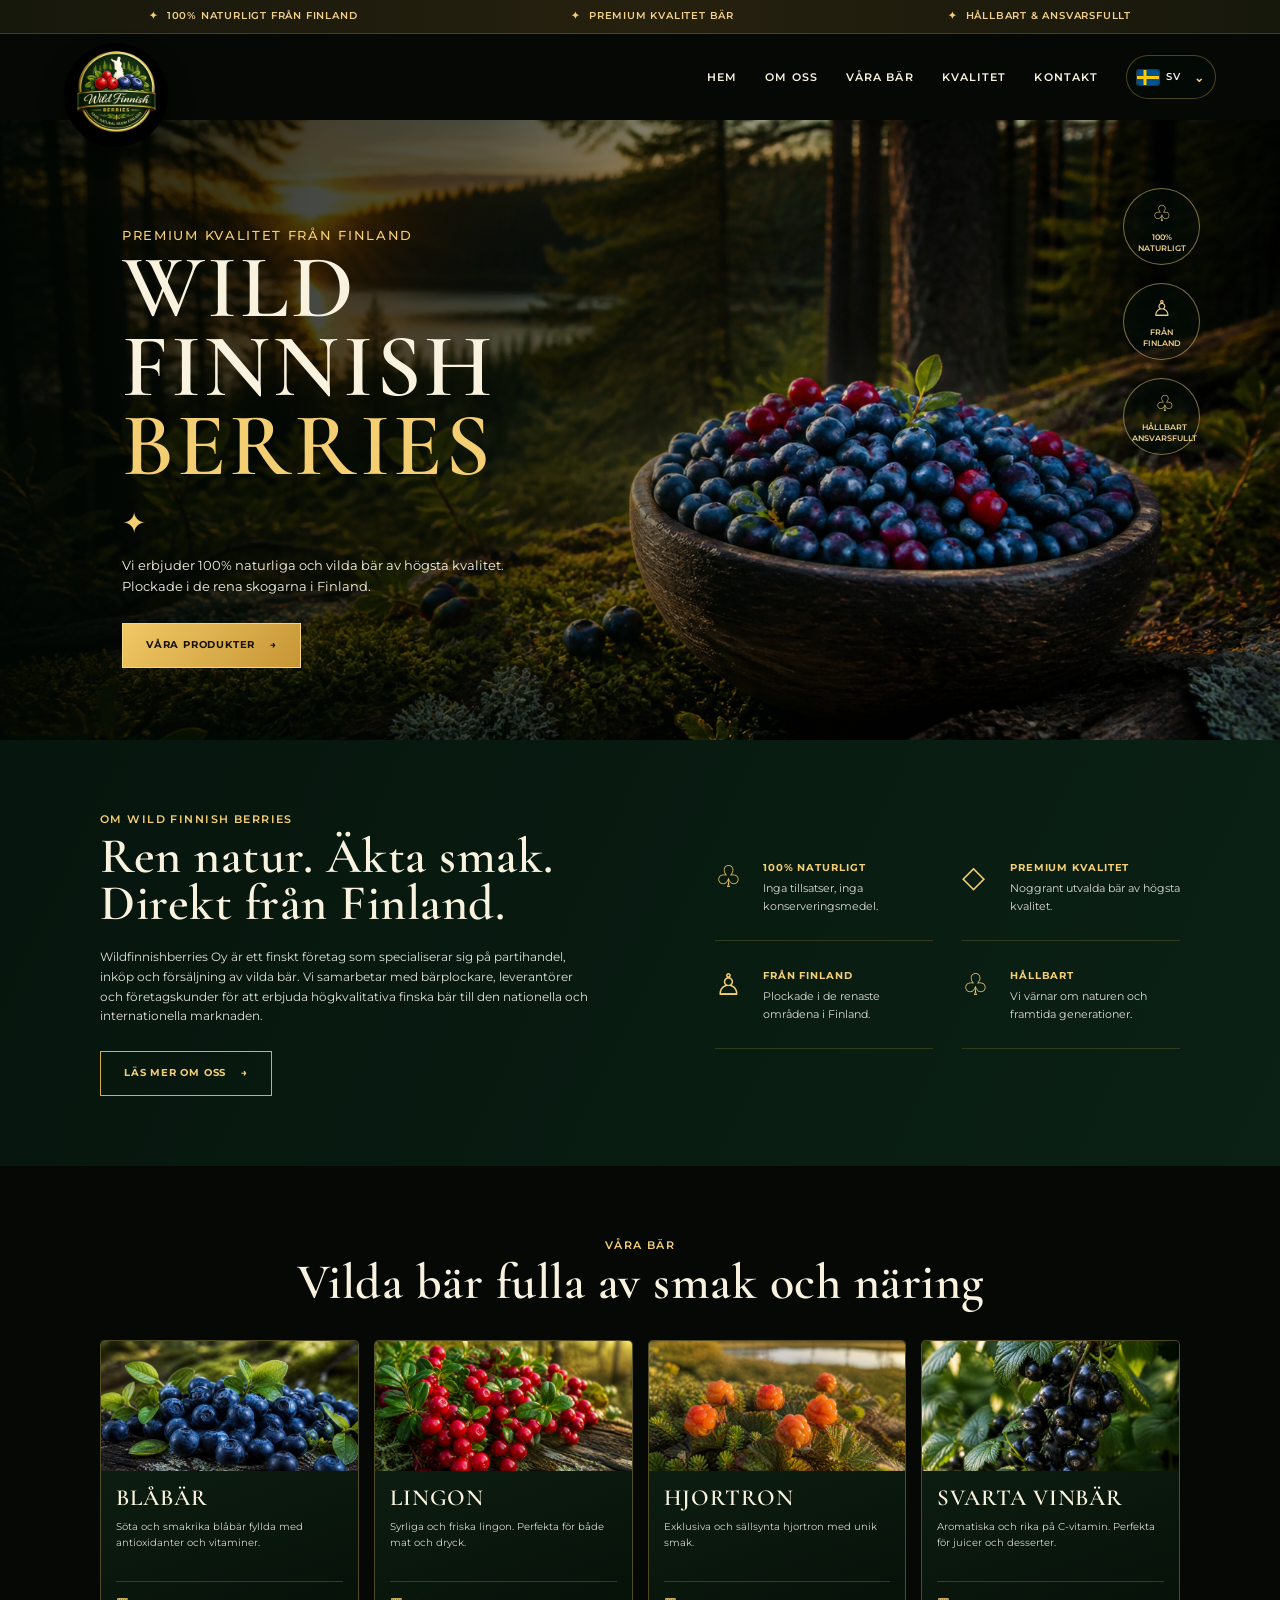
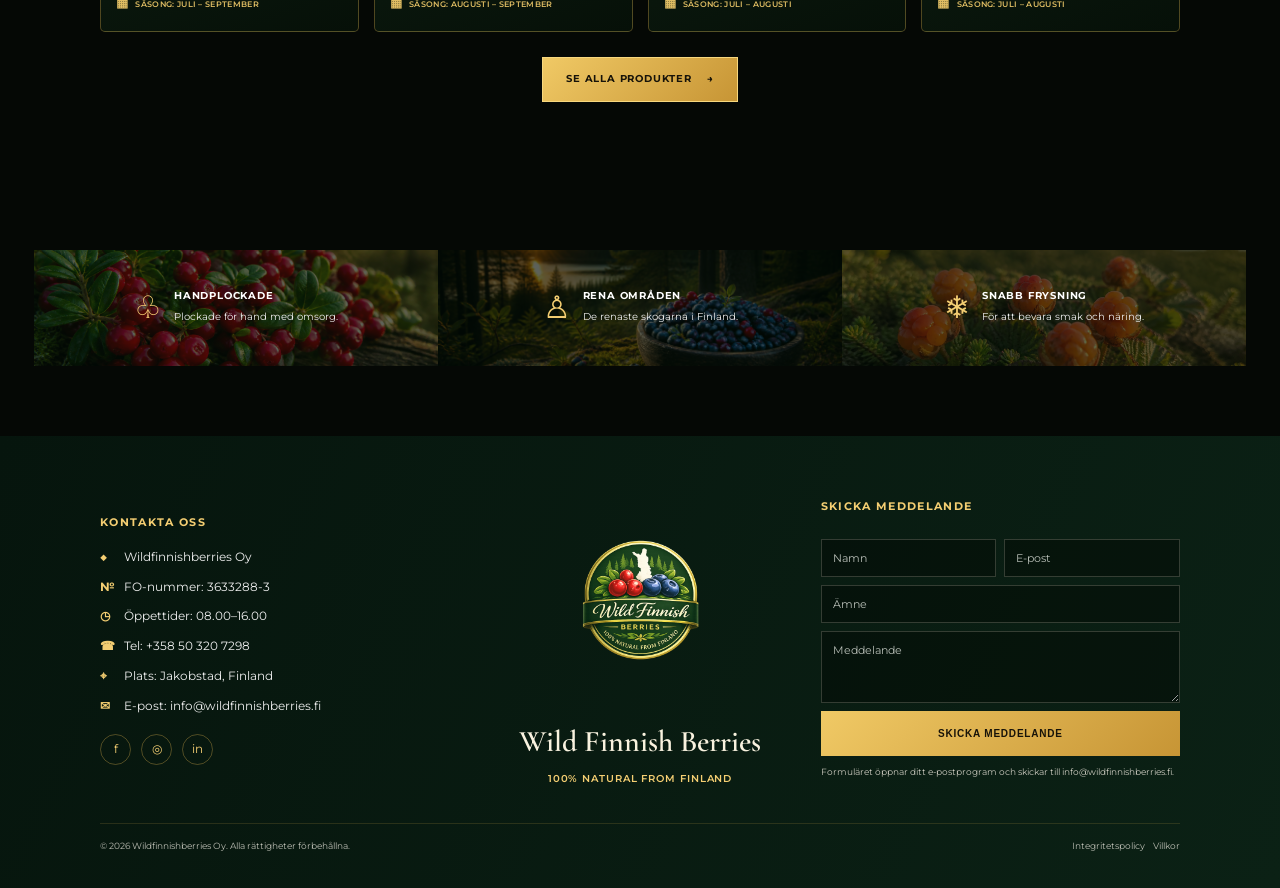
==== index.html @ 0ab93b12 "Add berry website pages with local images and responsive layouts" ====
<!doctype html>
<html lang="sv">

<head>
  <link rel="icon" href="assets/logo.jpeg">
  <meta charset="utf-8">
  <meta name="viewport" content="width=device-width, initial-scale=1">
  <meta name="description"
    content="Wild Finnish Berries – naturliga finska vilda bär för grossister, livsmedelsindustrin och export.">
  <title>Wild Finnish Berries | Naturlig kvalitet från Finland</title>
  <link rel="preconnect" href="https://fonts.googleapis.com">
  <link rel="preconnect" href="https://fonts.gstatic.com" crossorigin>
  <link
    href="https://fonts.googleapis.com/css2?family=Cormorant+Garamond:wght@500;600;700&family=Montserrat:wght@400;500;600;700&display=swap"
    rel="stylesheet">
  <link rel="stylesheet" href="assets/site.css">
</head>

<body>
  <div class="topbar"><span>100% naturligt från Finland</span><span>Premium kvalitet bär</span><span>Hållbart &amp;
      ansvarsfullt</span></div>
  <header class="nav">
    <a class="brand" href="#hem" aria-label="Wild Finnish Berries hem"><img
        src="assets/logo.jpeg" alt="Wild Finnish Berries logotyp"></a>
    <nav class="nav-links" aria-label="Huvudmeny"><a href="#hem">Hem</a><a href="#om-oss">Om oss</a><a
        href="#vara-bar">Våra bär</a><a href="#kvalitet">Kvalitet</a><a href="#kontakt">Kontakt</a>
      <div class="language-picker"><button class="language-trigger" type="button" aria-label="Välj språk"
          aria-expanded="false"><img class="language-flag"
            src="assets/flag-se.png" alt=""><span
            class="language-code">SV</span></button>
        <div class="language-options" role="menu"><button class="language-option" type="button" data-language="sv"
            role="menuitem"><img class="language-flag"
              src="assets/flag-se.png"
              alt=""><span>SV</span></button><button class="language-option" type="button" data-language="fi"
            role="menuitem"><img class="language-flag"
              src="assets/flag-fi.png"
              alt=""><span>FI</span></button><button class="language-option" type="button" data-language="en"
            role="menuitem"><img class="language-flag"
              src="assets/flag-gb.png" alt=""><span>EN</span></button>
        </div>
      </div>
    </nav>
    <button class="mobile-nav" type="button"
      aria-label="Öppna meny" aria-expanded="false" aria-controls="mobile-menu">☰</button>
    <nav id="mobile-menu" class="mobile-menu" aria-label="Mobilmeny"><a href="#hem">Hem</a><a href="#om-oss">Om oss</a><a
        href="#vara-bar">Våra bär</a><a href="#kvalitet">Kvalitet</a><a href="#kontakt">Kontakt</a>
      <div class="language-picker"><button class="language-trigger" type="button" aria-label="Välj språk"
          aria-expanded="false"><img class="language-flag"
            src="assets/flag-se.png" alt=""><span
            class="language-code">SV</span></button>
        <div class="language-options" role="menu"><button class="language-option" type="button" data-language="sv"
            role="menuitem"><img class="language-flag"
              src="assets/flag-se.png"
              alt=""><span>SV</span></button><button class="language-option" type="button" data-language="fi"
            role="menuitem"><img class="language-flag"
              src="assets/flag-fi.png"
              alt=""><span>FI</span></button><button class="language-option" type="button" data-language="en"
            role="menuitem"><img class="language-flag"
              src="assets/flag-gb.png" alt=""><span>EN</span></button>
        </div>
      </div>
    </nav>
  </header>
  <main>
    <section class="hero" id="hem">
      <div class="hero-inner">
        <p class="eyebrow">Premium kvalitet från Finland</p>
        <h1 class="display">Wild Finnish<br><span>Berries</span></h1>
        <div class="ornament">✦</div>
        <p class="hero-copy">Vi erbjuder 100% naturliga och vilda bär av högsta kvalitet. Plockade i de rena skogarna i
          Finland.</p><a class="gold-btn" href="#vara-bar">Våra produkter <span>→</span></a>
        <div class="hero-badges">
          <div class="hero-badge" aria-label="100% naturligt"><b>♧</b><span class="badge-label">100%<br>naturligt</span>
          </div>
          <div class="hero-badge" aria-label="Från Finland"><b>♙</b><span class="badge-label">från<br>Finland</span>
          </div>
          <div class="hero-badge" aria-label="Hållbart och ansvarsfullt"><b>♧</b><span
              class="badge-label">hållbart<br>ansvarsfullt</span></div>
        </div>
      </div>
    </section>
    <section class="intro" id="om-oss">
      <div class="container split">
        <div>
          <p class="kicker">Om Wild Finnish Berries</p>
          <h2 class="h2">Ren natur. Äkta smak.<br>Direkt från Finland.</h2>
          <p class="body-copy">Wildfinnishberries Oy är ett finskt företag som specialiserar sig på partihandel, inköp
            och försäljning av vilda bär. Vi samarbetar med bärplockare, leverantörer och företagskunder för att erbjuda
            högkvalitativa finska bär till den nationella och internationella marknaden.</p><a class="outline-btn"
            href="about.html">Läs mer om oss <span>→</span></a>
        </div>
        <div class="quality-grid" id="kvalitet">
          <article class="quality"><span class="icon">♧</span>
            <h3>100% naturligt</h3>
            <p>Inga tillsatser, inga konserveringsmedel.</p>
          </article>
          <article class="quality"><span class="icon">◇</span>
            <h3>Premium kvalitet</h3>
            <p>Noggrant utvalda bär av högsta kvalitet.</p>
          </article>
          <article class="quality"><span class="icon">♙</span>
            <h3>Från Finland</h3>
            <p>Plockade i de renaste områdena i Finland.</p>
          </article>
          <article class="quality"><span class="icon">♧</span>
            <h3>Hållbart</h3>
            <p>Vi värnar om naturen och framtida generationer.</p>
          </article>
        </div>
      </div>
    </section>
    <section class="products" id="vara-bar">
      <div class="container">
        <p class="kicker">Våra bär</p>
        <h2 class="h2">Vilda bär fulla av smak och näring</h2>
        <div class="product-grid">
          <article class="product"><img src="assets/blueberries.png"
              alt="Finska blåbär">
            <div class="product-info">
              <h3>Blåbär</h3>
              <p>Söta och smakrika blåbär fyllda med antioxidanter och vitaminer.</p>
              <div class="season">Säsong: Juli – September</div>
            </div>
          </article>
          <article class="product"><img src="assets/lingonberries.png"
              alt="Finska lingon">
            <div class="product-info">
              <h3>Lingon</h3>
              <p>Syrliga och friska lingon. Perfekta för både mat och dryck.</p>
              <div class="season">Säsong: Augusti – September</div>
            </div>
          </article>
          <article class="product"><img src="assets/cloudberries.png"
              alt="Finska hjortron">
            <div class="product-info">
              <h3>Hjortron</h3>
              <p>Exklusiva och sällsynta hjortron med unik smak.</p>
              <div class="season">Säsong: Juli – Augusti</div>
            </div>
          </article>
          <article class="product"><img src="assets/blackcurrants.png"
              alt="Finska svarta vinbär">
            <div class="product-info">
              <h3>Svarta vinbär</h3>
              <p>Aromatiska och rika på C-vitamin. Perfekta för juicer och desserter.</p>
              <div class="season">Säsong: Juli – Augusti</div>
            </div>
          </article>
        </div><a class="gold-btn" href="products.html">Se alla produkter <span>→</span></a>
      </div>
    </section>
    <section class="strips" aria-label="Våra löften">
      <div class="strip"><span class="strip-icon">♧</span><span><strong>Handplockade</strong><small>Plockade för hand
            med omsorg.</small></span></div>
      <div class="strip"><span class="strip-icon">♙</span><span><strong>Rena områden</strong><small>De renaste skogarna
            i Finland.</small></span></div>
      <div class="strip"><span class="strip-icon">❄</span><span><strong>Snabb frysning</strong><small>För att bevara
            smak och näring.</small></span></div>
    </section>
  </main>
  <footer class="contact" id="kontakt">
    <div class="container contact-grid">
      <div>
        <h3>Kontakta oss</h3>
        <ul class="contact-list">
          <li class="contact-company"><b>◆</b>Wildfinnishberries Oy</li>
          <li class="contact-business"><b>№</b><span class="contact-label">FO-nummer:</span> 3633288-3</li>
          <li class="contact-hours"><b>◷</b><span class="contact-label">Öppettider:</span> 08.00–16.00</li>
          <li class="contact-phone"><b>☎</b><span class="contact-label">Tel:</span> <a href="tel:+358503207298">+358 50
              320 7298</a></li>
          <li class="contact-location"><b>⌖</b><span class="contact-label">Plats:</span> Jakobstad, Finland</li>
          <li class="contact-email"><b>✉</b><span class="contact-label">E-post:</span> <a
              href="mailto:info@wildfinnishberries.fi">info@wildfinnishberries.fi</a></li>
        </ul>
        <div class="socials" aria-label="Sociala medier"><a href="#kontakt" aria-label="Facebook">f</a><a
            href="#kontakt" aria-label="Instagram">◎</a><a href="#kontakt" aria-label="LinkedIn">in</a></div>
      </div>
      <div class="footer-logo"><img src="assets/logo.jpeg" alt="Wild Finnish Berries" width="1024" height="1536" loading="lazy">
        <strong class="footer-brand-name">Wild Finnish Berries</strong>
        <p>100% natural from Finland</p>
      </div>
      <form class="contact-form" id="contact-form">
        <h3 class="full">Skicka meddelande</h3><input name="name" required placeholder="Namn" aria-label="Namn"><input
          name="email" required type="email" placeholder="E-post" aria-label="E-post"><input class="full" name="subject"
          required placeholder="Ämne" aria-label="Ämne"><textarea name="message" required placeholder="Meddelande"
          aria-label="Meddelande"></textarea><button class="gold-btn" type="submit">Skicka meddelande</button>
        <p class="form-note">Formuläret öppnar ditt e-postprogram och skickar till info@wildfinnishberries.fi.</p>
      </form>
    </div>
    <div class="container copyright"><span>© 2026 Wildfinnishberries Oy. Alla rättigheter
        förbehållna.</span><span>Integritetspolicy &nbsp;&nbsp; Villkor</span></div>
  </footer>
  <script src="assets/site.js" defer></script>
  <script src="assets/details.js" defer></script>
</body>

</html>
---- assets/site.css ----
:root {
      --ink: #050805;
      --forest: #07160e;
      --forest-2: #0c2115;
      --gold: #d7ad4c;
      --gold-light: #f4ce72;
      --cream: #f9f2df;
      --muted: #c9c8bd;
      --line: rgba(215, 173, 76, .35)
    }

    * {
      box-sizing: border-box
    }

    html {
      scroll-behavior: smooth
    }

    body {
      margin: 0;
      background: var(--ink);
      color: var(--cream);
      font-family: Montserrat, Arial, sans-serif;
      font-size: 14px;
      line-height: 1.65
    }

    a {
      color: inherit;
      text-decoration: none
    }

    img {
      display: block;
      max-width: 100%
    }

    .topbar {
      min-height: 34px;
      background: linear-gradient(90deg, #17180c, #26200e, #17180c);
      border-bottom: 1px solid rgba(241, 203, 113, .2);
      color: #f1d18a;
      display: flex;
      justify-content: space-around;
      gap: 18px;
      padding: 8px 4vw;
      font-size: 10px;
      font-weight: 600;
      letter-spacing: .08em;
      text-transform: uppercase
    }

    .topbar span {
      white-space: nowrap
    }

    .topbar span::before {
      content: '✦';
      margin-right: 9px;
      color: var(--gold-light)
    }

    .nav {
      height: 86px;
      display: flex;
      align-items: center;
      gap: 32px;
      max-width: 1220px;
      margin: auto;
      padding: 0 34px;
      position: relative;
      z-index: 3
    }

    .brand {
      width: 104px;
      height: 104px;
      margin-top: 35px;
      flex: 0 0 104px;
      overflow: hidden;
      border-radius: 50%;
      box-shadow: 0 10px 24px rgba(0, 0, 0, .42)
    }

    .brand img {
      width: 100%;
      height: 100%;
      object-fit: cover
    }

    .nav-links {
      display: flex;
      align-items: center;
      gap: 28px;
      margin-left: auto;
      flex-wrap: nowrap;
      white-space: nowrap;
      font-size: 11px;
      font-weight: 600;
      letter-spacing: .1em;
      text-transform: uppercase
    }

    .nav-links a {
      transition: color .2s
    }

    .nav-links a:hover {
      color: var(--gold-light)
    }

    .language-picker {
      position: relative
    }

    .language-trigger {
      display: inline-flex;
      align-items: center;
      justify-content: center;
      gap: 7px;
      min-width: 70px;
      padding: 9px 10px;
      border: 1px solid var(--line);
      border-radius: 22px;
      background: rgba(3, 12, 7, .78);
      color: var(--cream);
      font: 600 10px Montserrat;
      letter-spacing: .06em;
      cursor: pointer
    }

    .language-trigger::after {
      content: '⌄';
      margin-left: 7px;
      color: var(--gold-light);
      font-size: 12px
    }

    .language-flag {
      width: 22px;
      height: 15px;
      flex: 0 0 auto;
      object-fit: cover;
      border-radius: 2px;
      box-shadow: 0 0 0 1px rgba(255, 255, 255, .18)
    }

    .language-code {
      line-height: 1
    }

    .language-options {
      position: absolute;
      top: calc(100% + 7px);
      right: 0;
      z-index: 7;
      display: none;
      min-width: 78px;
      overflow: hidden;
      border: 1px solid var(--line);
      border-radius: 4px;
      background: #07140d;
      box-shadow: 0 12px 24px rgba(0, 0, 0, .4)
    }

    .language-picker.open .language-options {
      display: grid
    }

    .language-option {
      appearance: none;
      display: flex;
      align-items: center;
      gap: 9px;
      width: 100%;
      border: 0;
      border-bottom: 1px solid rgba(215, 173, 76, .16);
      background: transparent;
      color: var(--cream);
      padding: 10px 12px;
      font: 600 10px Montserrat;
      letter-spacing: .08em;
      text-align: left;
      cursor: pointer
    }

    .language-option:last-child {
      border-bottom: 0
    }

    .language-option:hover,
    .language-option[aria-current="true"] {
      background: rgba(215, 173, 76, .14);
      color: var(--gold-light)
    }

    .outline-btn,
    .gold-btn {
      display: inline-flex;
      justify-content: center;
      align-items: center;
      gap: 15px;
      min-height: 45px;
      padding: 0 23px;
      font-size: 10px;
      font-weight: 700;
      letter-spacing: .08em;
      text-transform: uppercase;
      transition: .2s
    }

    .outline-btn {
      border: 1px solid var(--gold);
      color: var(--gold-light)
    }

    .outline-btn:hover {
      background: var(--gold);
      color: #15130a
    }

    .gold-btn {
      background: linear-gradient(135deg, #f0c965, #c79535);
      color: #171309;
      border: 1px solid #f7d77e
    }

    .gold-btn:hover {
      filter: brightness(1.1);
      transform: translateY(-1px)
    }

    .hero {
      min-height: 520px;
      position: relative;
      background: linear-gradient(90deg, rgba(1, 7, 3, .86) 0%, rgba(1, 7, 3, .65) 38%, rgba(1, 7, 3, .1) 70%), url('hero-finnish-berries.png') center/cover no-repeat
    }

    .hero-inner {
      max-width: 1220px;
      min-height: 520px;
      margin: auto;
      padding: 105px 92px 72px;
      position: relative
    }

    .eyebrow {
      color: var(--gold-light);
      font-size: 13px;
      letter-spacing: .13em;
      text-transform: uppercase;
      font-weight: 500;
      margin: 0 0 3px
    }

    .display {
      font-family: 'Cormorant Garamond', Georgia, serif;
      font-weight: 600;
      letter-spacing: .035em;
      line-height: .88;
      margin: 0;
      max-width: 550px;
      font-size: clamp(64px, 7vw, 104px);
      text-transform: uppercase
    }

    .display span {
      color: var(--gold-light)
    }

    .ornament {
      color: var(--gold-light);
      font-size: 29px;
      line-height: 1;
      margin: 22px 0 18px;
      letter-spacing: 7px
    }

    .hero-copy {
      max-width: 420px;
      color: #f5f1e6;
      font-size: 13px;
      margin: 0 0 25px
    }

    .hero-badges {
      position: absolute;
      right: 50px;
      top: 68px;
      display: grid;
      gap: 18px
    }

    .hero-badge {
      width: 77px;
      height: 77px;
      border: 1px solid rgba(243, 210, 128, .5);
      border-radius: 50%;
      background: rgba(4, 14, 8, .55);
      display: grid;
      place-items: center;
      text-align: center;
      padding: 8px;
      color: #f1d18a;
      font-size: 8px;
      font-weight: 600;
      line-height: 1.35;
      text-transform: uppercase
    }

    .hero-badge b {
      font-size: 22px;
      display: block;
      font-weight: 400
    }

    section {
      padding: 70px 34px
    }

    section.hero {
      padding: 0
    }

    .container {
      max-width: 1080px;
      margin: auto
    }

    .intro {
      background: linear-gradient(115deg, #06150d, #0b2115)
    }

    .split {
      display: grid;
      grid-template-columns: 1.15fr 1fr;
      gap: 80px;
      align-items: center
    }

    .kicker {
      color: var(--gold-light);
      font-size: 11px;
      letter-spacing: .13em;
      text-transform: uppercase;
      margin: 0 0 5px;
      font-weight: 600
    }

    .h2 {
      font: 600 clamp(37px, 4vw, 50px)/.95 'Cormorant Garamond', Georgia, serif;
      letter-spacing: .01em;
      margin: 0 0 19px
    }

    .body-copy {
      color: #e1e0d7;
      font-size: 12px;
      max-width: 490px;
      margin: 0 0 25px
    }

    .quality-grid {
      display: grid;
      grid-template-columns: 1fr 1fr;
      gap: 24px 29px
    }

    .quality {
      min-height: 84px;
      border-bottom: 1px solid rgba(215, 173, 76, .2);
      padding: 3px 0 17px 48px;
      position: relative
    }

    .quality .icon {
      position: absolute;
      left: 0;
      top: 2px;
      color: var(--gold-light);
      font: 30px Georgia
    }

    .quality h3 {
      font-size: 10px;
      color: var(--gold-light);
      letter-spacing: .09em;
      text-transform: uppercase;
      margin: 0 0 4px
    }

    .quality p {
      font-size: 11px;
      line-height: 1.55;
      color: #dddcd2;
      margin: 0
    }

    .products {
      background: #050805;
      text-align: center;
      padding-bottom: 78px
    }

    .products .h2 {
      margin-bottom: 33px
    }

    .product-grid {
      display: grid;
      grid-template-columns: repeat(4, 1fr);
      gap: 15px;
      text-align: left
    }

    .product {
      overflow: hidden;
      border: 1px solid var(--line);
      border-radius: 5px;
      background: linear-gradient(160deg, #102315, #061008);
      transition: transform .25s, border-color .25s
    }

    .product:hover {
      transform: translateY(-5px);
      border-color: var(--gold-light)
    }

    .product img {
      width: 100%;
      height: 130px;
      object-fit: cover
    }

    .product-info {
      padding: 14px 15px 17px
    }

    .product h3 {
      font: 600 23px/1 'Cormorant Garamond', Georgia, serif;
      letter-spacing: .04em;
      margin: 0 0 8px;
      text-transform: uppercase
    }

    .product p {
      color: #d5d5cb;
      font-size: 10px;
      line-height: 1.6;
      margin: 0 0 14px;
      min-height: 48px
    }

    .season {
      border-top: 1px solid rgba(215, 173, 76, .25);
      padding-top: 10px;
      color: #dfbd63;
      font-size: 8px;
      font-weight: 600;
      letter-spacing: .04em;
      text-transform: uppercase
    }

    .season::before {
      content: '▦';
      font-size: 13px;
      margin-right: 7px
    }

    .products .gold-btn {
      margin-top: 25px
    }

    .strips {
      display: grid;
      grid-template-columns: repeat(3, 1fr);
      min-height: 116px
    }

    .strip {
      position: relative;
      display: flex;
      align-items: center;
      justify-content: center;
      gap: 12px;
      text-align: left;
      background-position: center;
      background-size: cover;
      min-height: 116px;
      overflow: hidden
    }

    .strip::before {
      content: '';
      position: absolute;
      inset: 0;
      background: rgba(2, 14, 7, .63)
    }

    .strip:nth-child(1) {
      background-image: url('lingonberries.png')
    }

    .strip:nth-child(2) {
      background-image: url('hero-finnish-berries.png')
    }

    .strip:nth-child(3) {
      background-image: url('cloudberries.png')
    }

    .strip>* {
      position: relative
    }

    .strip-icon {
      font: 31px Georgia;
      color: var(--gold-light)
    }

    .strip strong {
      display: block;
      font-size: 10px;
      letter-spacing: .08em;
      text-transform: uppercase;
      color: #fff
    }

    .strip small {
      font-size: 10px;
      color: #eee
    }

    .contact {
      background: linear-gradient(115deg, #06150d, #0b2115);
      padding-top: 54px;
      padding-bottom: 35px
    }

    .contact-grid {
      display: grid;
      grid-template-columns: 1fr .75fr 1fr;
      gap: 46px;
      align-items: center
    }

    .contact h3 {
      color: var(--gold-light);
      font-size: 11px;
      letter-spacing: .12em;
      text-transform: uppercase;
      margin: 0 0 16px
    }

    .contact-list {
      list-style: none;
      padding: 0;
      margin: 0
    }

    .contact-list li {
      color: #eee;
      font-size: 12px;
      margin: 10px 0;
      word-break: break-word
    }

    .contact-list b {
      color: var(--gold-light);
      display: inline-block;
      width: 24px
    }

    .socials {
      display: flex;
      gap: 10px;
      margin-top: 18px
    }

    .socials a {
      width: 31px;
      height: 31px;
      border: 1px solid var(--line);
      border-radius: 50%;
      display: grid;
      place-items: center;
      color: var(--gold-light);
      font-size: 12px
    }

    .footer-logo {
      text-align: center
    }

    .footer-logo img {
      width: 150px;
      height: 150px;
      object-fit: cover;
      border-radius: 50%;
      margin: 0 auto 5px
    }

    .footer-logo p {
      color: var(--gold-light);
      font-size: 10px;
      font-weight: 600;
      letter-spacing: .09em;
      margin: 0;
      text-transform: uppercase
    }

    .contact-form {
      display: grid;
      grid-template-columns: 1fr 1fr;
      gap: 8px
    }

    .contact-form input,
    .contact-form textarea {
      width: 100%;
      border: 1px solid rgba(239, 231, 207, .2);
      background: rgba(1, 8, 4, .45);
      color: #fff;
      font: 11px Montserrat;
      padding: 11px;
      outline: none
    }

    .contact-form input:focus,
    .contact-form textarea:focus {
      border-color: var(--gold)
    }

    .contact-form textarea {
      min-height: 72px;
      grid-column: 1/-1;
      resize: vertical
    }

    .contact-form button {
      grid-column: 1/-1;
      border: 0;
      cursor: pointer
    }

    .contact-form .full {
      grid-column: 1/-1
    }

    .form-note {
      grid-column: 1/-1;
      font-size: 9px;
      color: #c9c8bd;
      margin: 1px 0 0
    }

    .copyright {
      max-width: 1080px;
      margin: 35px auto 0;
      padding-top: 15px;
      border-top: 1px solid rgba(215, 173, 76, .16);
      display: flex;
      justify-content: space-between;
      gap: 20px;
      color: #babcb2;
      font-size: 9px
    }

    .mobile-nav {
      display: none
    }

    .mobile-menu {
      display: none
    }

    @media(max-width:1100px) {
      .nav {
        height: 68px;
        padding: 0 20px
      }

      .brand {
        width: 76px;
        height: 76px;
        flex-basis: 76px;
        margin-top: 24px
      }

      .nav-links,
      .nav>.outline-btn {
        display: none
      }

      .mobile-nav {
        display: block;
        margin-left: auto;
        background: transparent;
        border: 0;
        color: var(--gold-light);
        font-size: 22px;
        padding: 8px
      }

      .mobile-menu {
        position: absolute;
        left: 0;
        right: 0;
        top: 68px;
        background: #07140d;
        border-top: 1px solid var(--line);
        padding: 18px 24px;
        z-index: 4
      }

      .mobile-menu.open {
        display: grid;
        gap: 15px
      }

      .mobile-menu a {
        font-size: 11px;
        letter-spacing: .1em;
        text-transform: uppercase
      }

      .mobile-menu .language-picker {
        width: max-content;
        justify-self: start
      }

      .mobile-menu .language-options {
        position: static;
        right: auto;
        left: auto;
        margin-top: 7px
      }
    }

    @media(max-width:820px) {
      .topbar {
        justify-content: center;
        overflow: hidden
      }

      .topbar span:not(:first-child) {
        display: none
      }

      .nav {
        height: 68px;
        padding: 0 20px
      }

      .brand {
        width: 76px;
        height: 76px;
        flex-basis: 76px;
        margin-top: 24px
      }

      .nav-links,
      .nav>.outline-btn {
        display: none
      }

      .mobile-nav {
        display: block;
        margin-left: auto;
        background: transparent;
        border: 0;
        color: var(--gold-light);
        font-size: 22px;
        padding: 8px
      }

      .mobile-menu {
        display: none;
        position: absolute;
        left: 0;
        right: 0;
        top: 68px;
        background: #07140d;
        border-top: 1px solid var(--line);
        padding: 18px 24px;
        z-index: 4
      }

      .mobile-menu.open {
        display: grid;
        gap: 15px
      }

      .mobile-menu a {
        font-size: 11px;
        letter-spacing: .1em;
        text-transform: uppercase
      }

      .mobile-menu .language-picker {
        width: max-content;
        justify-self: start
      }

      .mobile-menu .language-options {
        right: auto;
        left: 0
      }

      section {
        padding: 55px 22px
      }

      .split,
      .contact-grid {
        grid-template-columns: 1fr;
        gap: 36px
      }

      .quality-grid {
        gap: 13px 18px
      }

      .products .h2 {
        margin-bottom: 25px
      }

      .product-grid {
        grid-template-columns: 1fr 1fr;
        gap: 11px
      }

      .product img {
        height: 118px
      }

      .product-info {
        padding: 12px
      }

      .product h3 {
        font-size: 20px
      }

      .product p {
        font-size: 9px;
        min-height: 57px
      }

      .strips {
        grid-template-columns: 1fr
      }

      .strip {
        min-height: 98px
      }

      .footer-logo {
        order: -1
      }

      .contact-grid {
        gap: 30px
      }

      .footer-logo img {
        width: 130px;
        height: 130px
      }

      .copyright {
        margin-top: 26px;
        display: block;
        line-height: 2
      }

      .copyright span {
        display: block
      }

      .contact-form {
        grid-template-columns: 1fr
      }

      .contact-form input {
        grid-column: 1/-1
      }
    }

    /* Tablet: giữ nhịp vertical như bản desktop để không tranh vùng với CTA. */
    @media (min-width:768px) and (max-width:820px) {
      .hero-badges {
        right: 28px;
        top: 58px;
        gap: 14px
      }

      .hero-badge {
        width: 70px;
        height: 70px;
        padding: 6px;
        font-size: 7px
      }

      .hero-badge b {
        font-size: 19px
      }
    }

    /* Mobile: badge luôn là 3 ô tròn cùng một lưới co giãn, không có kích thước cố định theo từng máy. */
    @media (max-width:767px) {
      .hero {
        min-height: 590px;
        background-position: 61% center
      }

      .hero-inner {
        min-height: 590px;
        padding: 110px 26px 45px;
        background: linear-gradient(90deg, rgba(1, 7, 3, .85), rgba(1, 7, 3, .25))
      }

      .display {
        font-size: clamp(57px, 16vw, 82px);
        max-width: 370px
      }

      .hero-copy {
        font-size: 12px;
        max-width: 315px
      }

      .hero-badges {
        position: static;
        display: grid;
        grid-template-columns: repeat(3, minmax(0, 1fr));
        width: min(100%, 260px);
        gap: 7px;
        margin-top: 26px
      }

      .hero-badge {
        width: 100%;
        height: auto;
        aspect-ratio: 1;
        padding: clamp(3px, 1vw, 6px);
        font-size: clamp(5.8px, 1.45vw, 7px);
        line-height: 1.2;
        overflow-wrap: anywhere
      }

      .hero-badge b {
        font-size: clamp(14px, 4vw, 17px)
      }
    }

    @media (max-width:359px) {
      .hero-badge {
        place-content: center;
        padding: 0
      }

      .hero-badge b {
        font-size: 20px
      }

      .badge-label {
        display: none
      }
    }

    /* Shared refinements preserve the existing brand and layout.
       DESIGN_VARIANCE: 4; MOTION_INTENSITY: 2; VISUAL_DENSITY: 4. */
    .contact { padding-inline: 34px; }
    .contact-grid { grid-template-columns: minmax(0, 1fr) minmax(0, .75fr) minmax(0, 1fr); }
    .contact-grid > *, .split > *, .product-grid > * { min-width: 0; }
    .footer-logo img { width: min(100%, 210px); height: 230px; object-fit: contain; border-radius: 0; mix-blend-mode: screen; }
    .footer-brand-name { display: block; font: 600 clamp(24px, 2.4vw, 30px)/1.15 'Cormorant Garamond', Georgia, serif; margin: 0 0 12px; }
    .product h3 { overflow-wrap: anywhere; line-height: 1.15; }
    a:focus-visible, button:focus-visible { outline: 2px solid var(--gold-light); outline-offset: 5px; }
    .language-trigger, .language-option, .mobile-nav { min-height: 44px; }
    .detail-heading { background: var(--forest); padding-top: 75px; }
    .detail-heading .container { max-width: 1080px; }
    .back-link { display: inline-block; color: var(--gold-light); font-size: 12px; margin-bottom: 30px; padding-block: 8px; }
    .detail-title { font: 600 clamp(45px, 6vw, 74px)/1.05 'Cormorant Garamond', Georgia, serif; margin: 0 0 20px; max-width: 800px; }
    .detail-lead { color: var(--muted); max-width: 700px; font-size: 15px; margin-bottom: 0; }
    .about-story { display: grid; grid-template-columns: 1fr 1fr; gap: 64px; align-items: center; }
    .about-story img { width: 100%; height: auto; aspect-ratio: 1.1; object-fit: cover; border-radius: 5px; }
    .contact-form input::placeholder, .contact-form textarea::placeholder { color: #b8beb7; opacity: 1; }
    .detail-copy { color: var(--muted); font-size: 14px; }
    .detail-copy h2 { color: var(--cream); }
    .business-facts { display: grid; grid-template-columns: repeat(3, minmax(0, 1fr)); gap: 32px; border-top: 1px solid var(--line); padding-top: 28px; margin-top: 45px; }
    .business-facts dt { color: var(--gold-light); font-size: 12px; margin-bottom: 8px; }
    .business-facts dd { margin: 0; font-size: 14px; overflow-wrap: anywhere; }
    .detail-quality { background: var(--forest); }
    .detail-quality .quality-grid { margin-top: 32px; gap: 30px 48px; }
    .detail-quality .quality h3 { font-size: 12px; }
    .detail-quality .quality p { font-size: 13px; }
    .detail-cta { margin-top: 30px; }
    .catalogue-grid { display: grid; grid-template-columns: repeat(2, minmax(0, 1fr)); gap: 30px; }
    .catalogue-grid .product { display: flex; flex-direction: column; }
    .catalogue-grid .product img { height: auto; aspect-ratio: 1.75; }
    .catalogue-grid .product-info { padding: 26px; display: flex; flex-direction: column; flex: 1; }
    .catalogue-grid .product h3 { font-size: 32px; }
    .catalogue-grid .product p { font-size: 14px; min-height: 0; }
    .catalogue-grid .season { font-size: 10px; margin-top: auto; }
    .catalogue-grid .product .outline-btn { align-self: start; margin-top: 20px; }
    .product-use { color: var(--muted); font-size: 13px; margin: 0 0 22px; }
    .product-use dt { color: var(--gold-light); font-weight: 600; margin-bottom: 5px; }
    .product-use dd { margin: 0; }
    .catalogue-note { margin-top: 40px; padding-top: 28px; border-top: 1px solid var(--line); max-width: 740px; }
    @media (max-width: 820px) {
      .contact { padding-inline: 22px; }
      .contact-grid, .about-story { grid-template-columns: 1fr; gap: 32px; }
      .footer-logo img { width: 185px; height: 210px; }
      .footer-brand-name { font-size: 30px; }
      .footer-logo { padding-bottom: 12px; }
      .business-facts { gap: 20px; }
      .product p { font-size: 12px; }
      .detail-title { font-size: clamp(40px, 8vw, 62px); }
    }
    @media (max-width: 600px) {
      .detail-heading { padding-top: 40px; }
      .catalogue-grid, .business-facts { grid-template-columns: 1fr; }
      .catalogue-grid .product-info { padding: 22px; }
      .quality-grid { grid-template-columns: 1fr; }
      .product-grid { grid-template-columns: 1fr; gap: 20px; }
      .product img { height: auto; aspect-ratio: 1.75; }
      .product-info { padding: 20px; }
      .product h3 { font-size: 28px; }
      .product p { font-size: 13px; min-height: 0; }
      .season { font-size: 10px; }
      .detail-lead, .detail-copy { font-size: 14px; }
      .contact-form input, .contact-form textarea { font-size: 16px; }
      .contact-list li { font-size: 13px; }
    }
    @media (prefers-reduced-motion: reduce) {
      html { scroll-behavior: auto; }
      *, *::before, *::after { transition: none !important; animation: none !important; }
    }
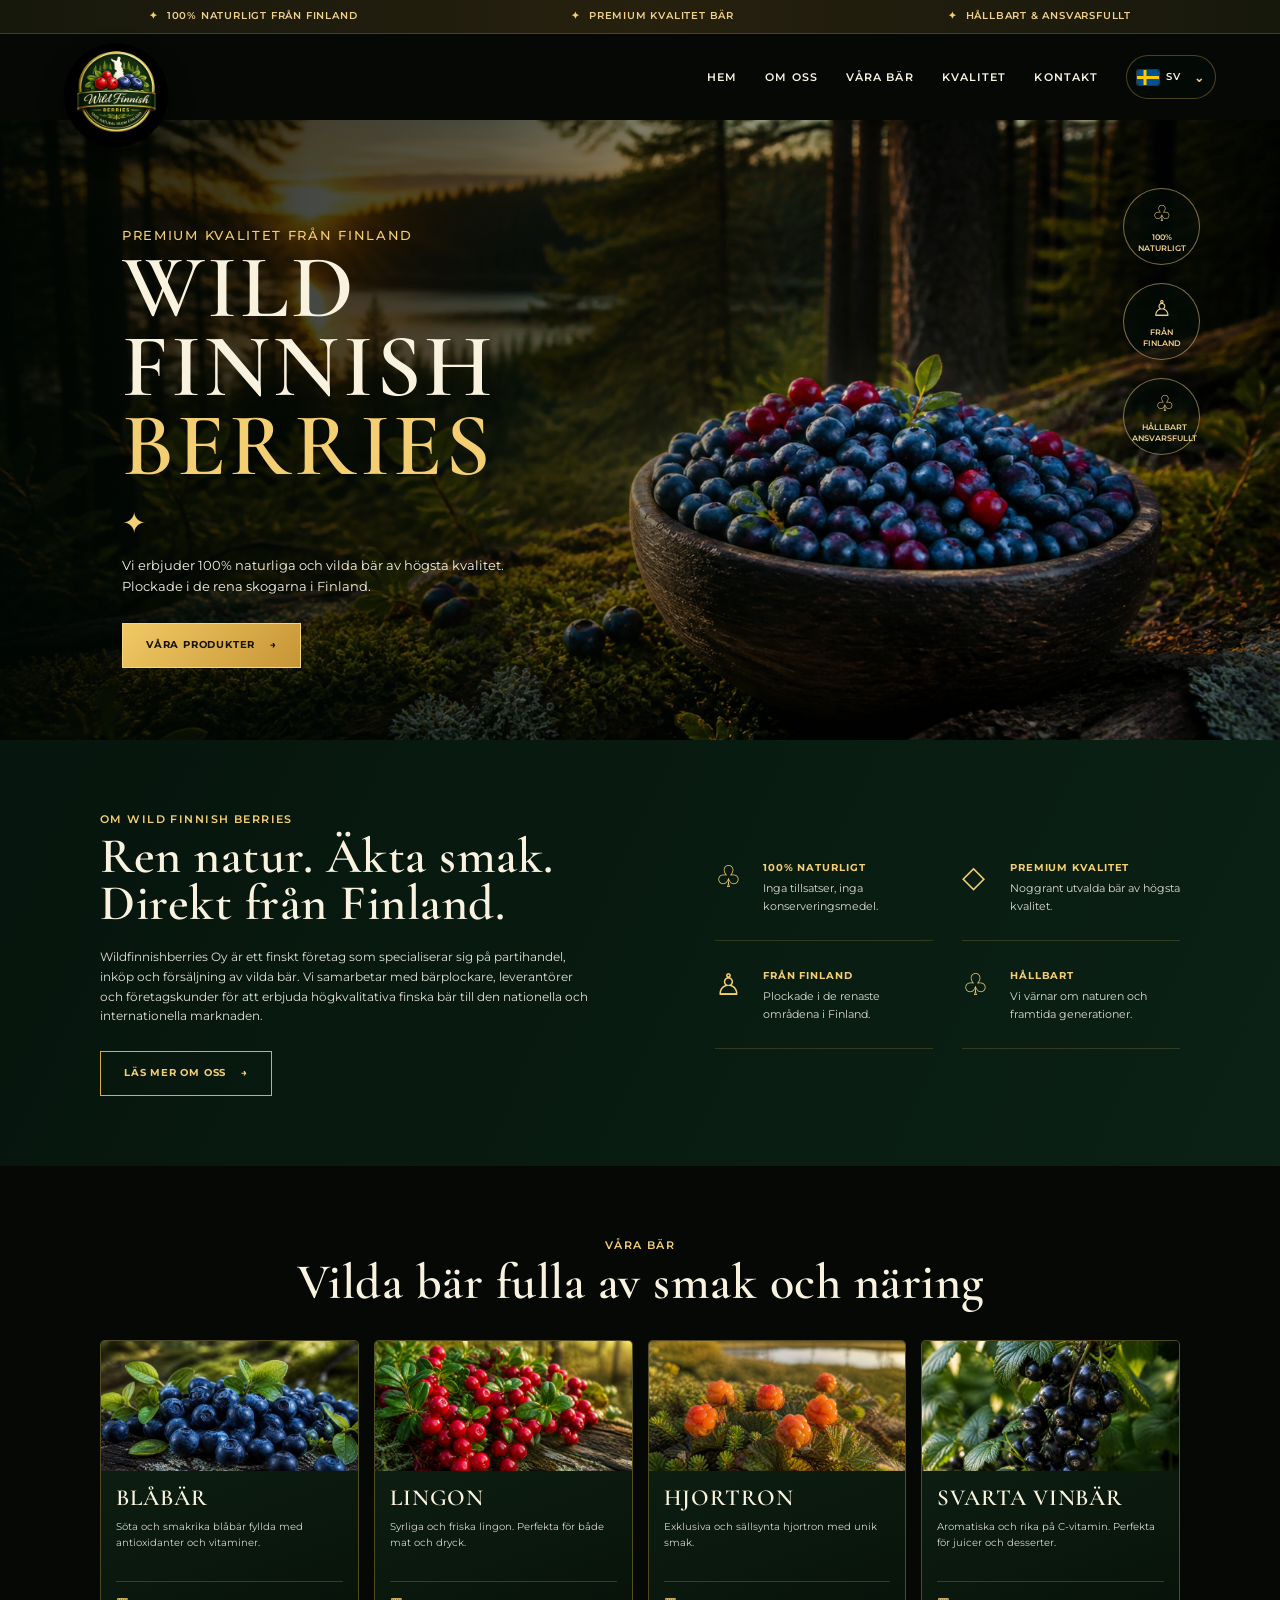
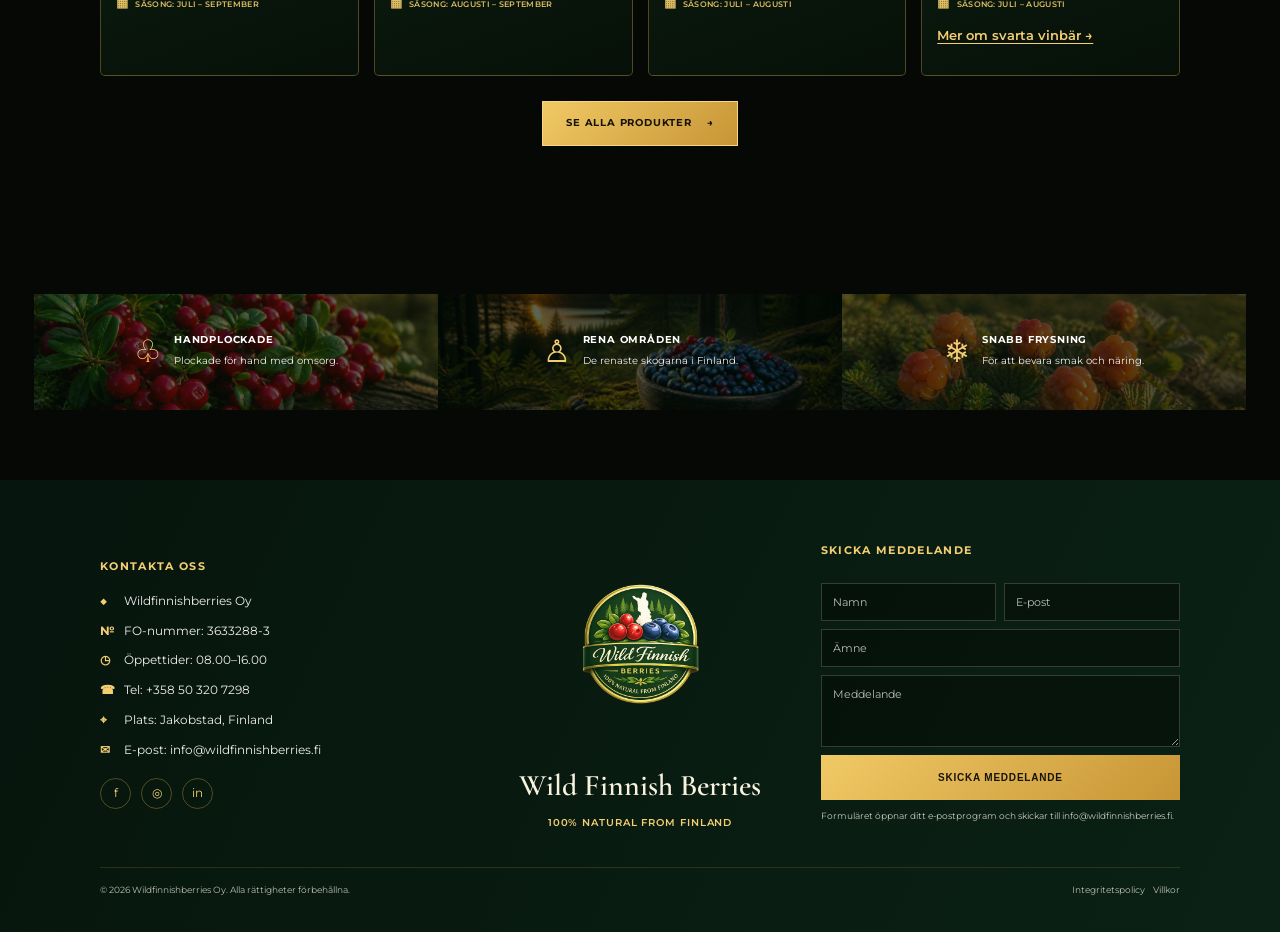
==== commit e0373dd3: "Add Finnish blackcurrant product details" ====
--- a/index.html
+++ b/index.html
@@ -144,6 +144,7 @@
               <h3>Svarta vinbär</h3>
               <p>Aromatiska och rika på C-vitamin. Perfekta för juicer och desserter.</p>
               <div class="season">Säsong: Juli – Augusti</div>
+              <a class="product-detail-link" href="products.html#svarta-vinbar">Mer om svarta vinbär →</a>
             </div>
           </article>
         </div><a class="gold-btn" href="products.html">Se alla produkter <span>→</span></a>
--- a/assets/site.css
+++ b/assets/site.css
@@ -1009,6 +1009,81 @@
     .product-use { color: var(--muted); font-size: 13px; margin: 0 0 22px; }
     .product-use dt { color: var(--gold-light); font-weight: 600; margin-bottom: 5px; }
     .product-use dd { margin: 0; }
+
+    .product-detail-link {
+      display: inline-flex;
+      align-items: center;
+      align-self: start;
+      min-height: 44px;
+      color: var(--gold-light);
+      font-size: 13px;
+      font-weight: 600;
+      text-decoration: underline;
+      text-underline-offset: .2em;
+    }
+
+    .catalogue-grid .product-detail-link { margin: -12px 0 8px; }
+
+    .berry-details {
+      margin-top: 40px;
+      padding: clamp(16px, 4vw, 40px);
+      border: 1px solid var(--line);
+      border-radius: 5px;
+      background: var(--forest);
+      scroll-margin-top: 20px;
+      overflow-wrap: anywhere;
+    }
+
+    .berry-details .h2 { line-height: 1.08; margin-bottom: 28px; }
+
+    .berry-details-grid {
+      display: grid;
+      grid-template-columns: minmax(0, 1.2fr) minmax(0, 1fr);
+      grid-template-areas: "description nutrition" "facts nutrition";
+      grid-template-rows: auto 1fr;
+      gap: 24px clamp(24px, 4vw, 44px);
+      align-items: start;
+    }
+
+    .berry-description { grid-area: description; }
+    .berry-nutrition { grid-area: nutrition; }
+    .berry-facts { grid-area: facts; }
+    .berry-details h3, .berry-nutrition caption {
+      color: var(--cream);
+      font: 600 25px/1.15 'Cormorant Garamond', Georgia, serif;
+      margin: 0 0 12px;
+    }
+
+    .berry-details p, .berry-details ul, .berry-details dl { margin: 0 0 12px; }
+    .berry-description p:last-child, .berry-facts p:last-child { margin-bottom: 0; }
+    .berry-details ul { padding-inline-start: 20px; }
+    .berry-details li + li { margin-top: 4px; }
+    .berry-facts h3:not(:first-child) { margin-top: 24px; }
+
+    .berry-facts dl > div {
+      display: grid;
+      grid-template-columns: minmax(0, 1fr) minmax(0, 1.35fr);
+      gap: 12px;
+      padding: 8px 0;
+      border-bottom: 1px solid var(--line);
+    }
+
+    .berry-facts dt { color: var(--cream); font-weight: 600; }
+    .berry-facts dd { margin: 0; }
+
+    .berry-nutrition table { width: 100%; border-collapse: collapse; }
+    .berry-nutrition caption { text-align: left; margin: 0; padding-bottom: 12px; }
+    .berry-nutrition th, .berry-nutrition td {
+      padding: 8px 10px;
+      border-bottom: 1px solid var(--line);
+      text-align: left;
+    }
+
+    .berry-nutrition thead { background: var(--forest-2); color: var(--gold-light); }
+    .berry-nutrition tbody th { font-weight: 500; }
+    .berry-nutrition tr > :last-child { text-align: right; }
+    .berry-nutrition td { white-space: nowrap; font-variant-numeric: tabular-nums; }
+
     .catalogue-note { margin-top: 40px; padding-top: 28px; border-top: 1px solid var(--line); max-width: 740px; }
     @media (max-width: 820px) {
       .contact { padding-inline: 22px; }
@@ -1023,6 +1098,13 @@
     @media (max-width: 600px) {
       .detail-heading { padding-top: 40px; }
       .catalogue-grid, .business-facts { grid-template-columns: 1fr; }
+      .berry-details-grid {
+        grid-template-columns: minmax(0, 1fr);
+        grid-template-areas: "description" "nutrition" "facts";
+        grid-template-rows: auto;
+      }
+      .berry-details .h2 { font-size: clamp(28px, 7vw, 38px); }
+      .berry-nutrition th, .berry-nutrition td { padding-inline: 8px; }
       .catalogue-grid .product-info { padding: 22px; }
       .quality-grid { grid-template-columns: 1fr; }
       .product-grid { grid-template-columns: 1fr; gap: 20px; }
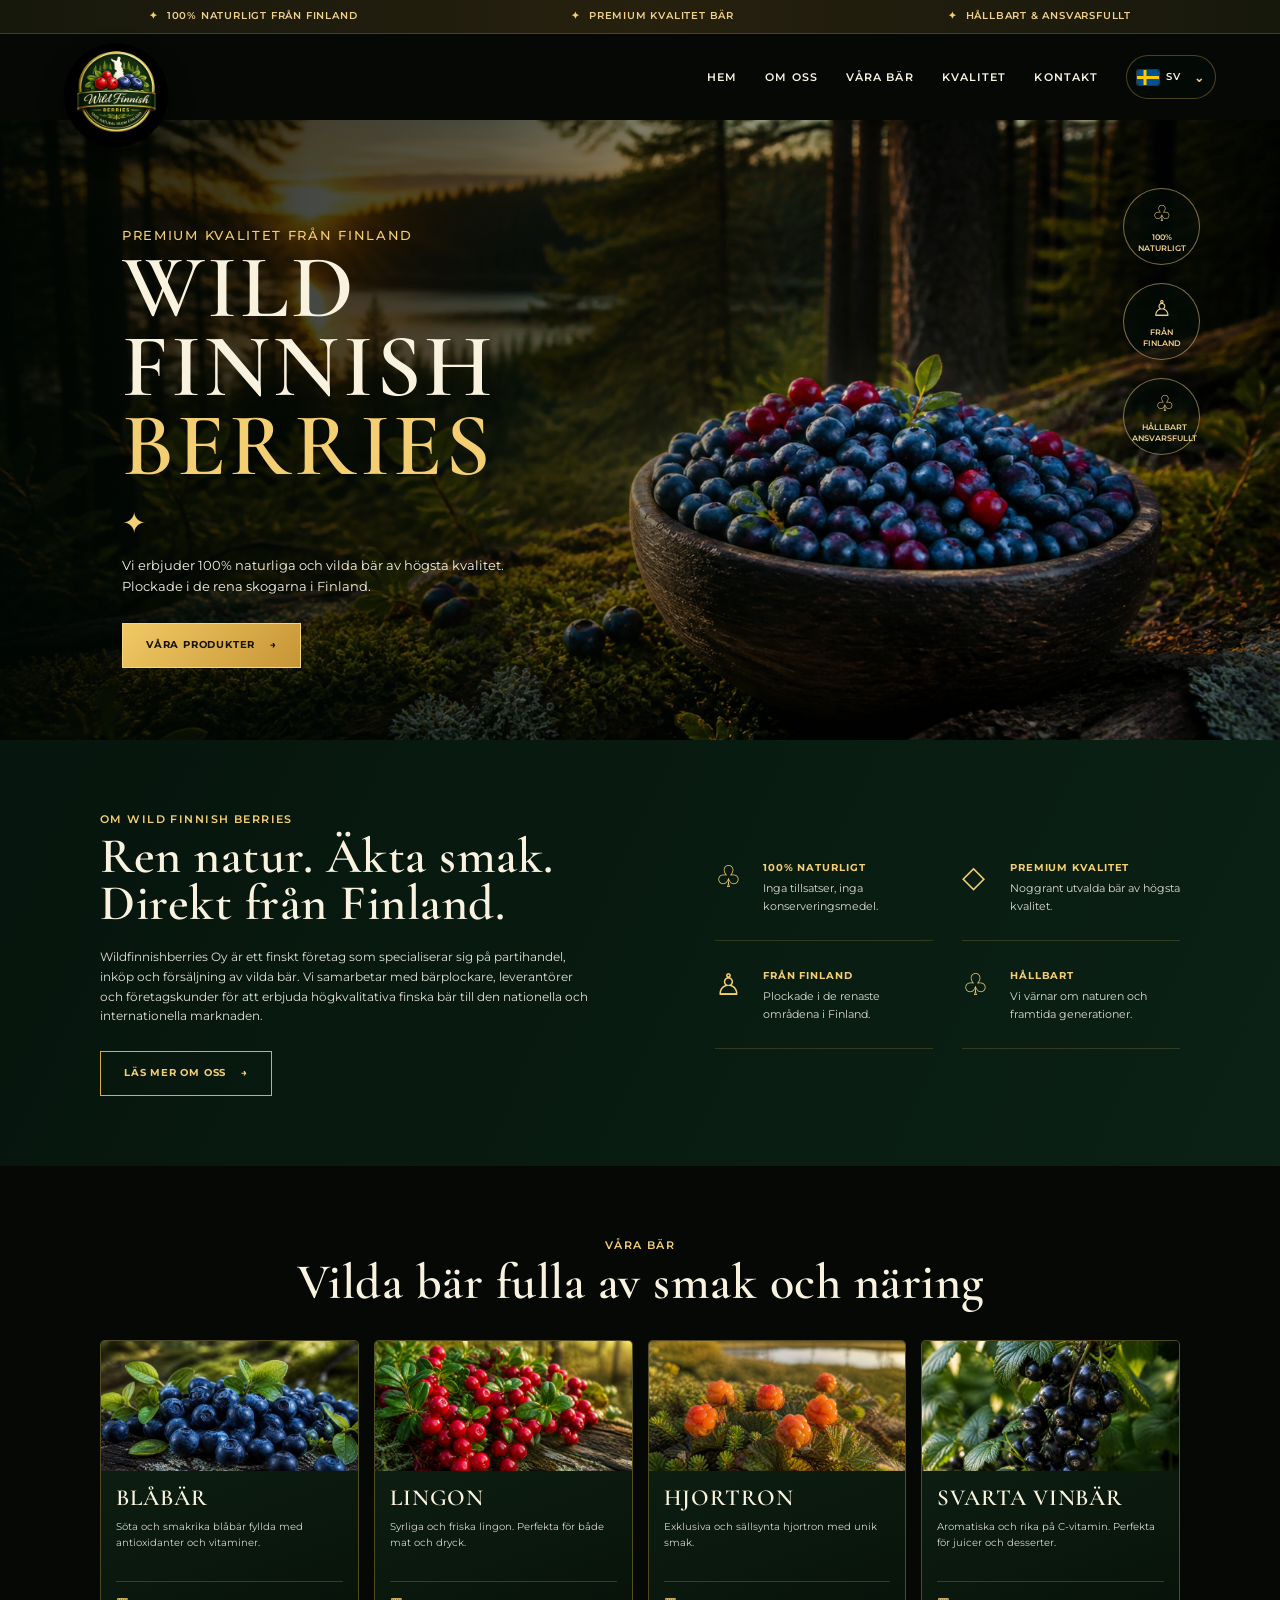
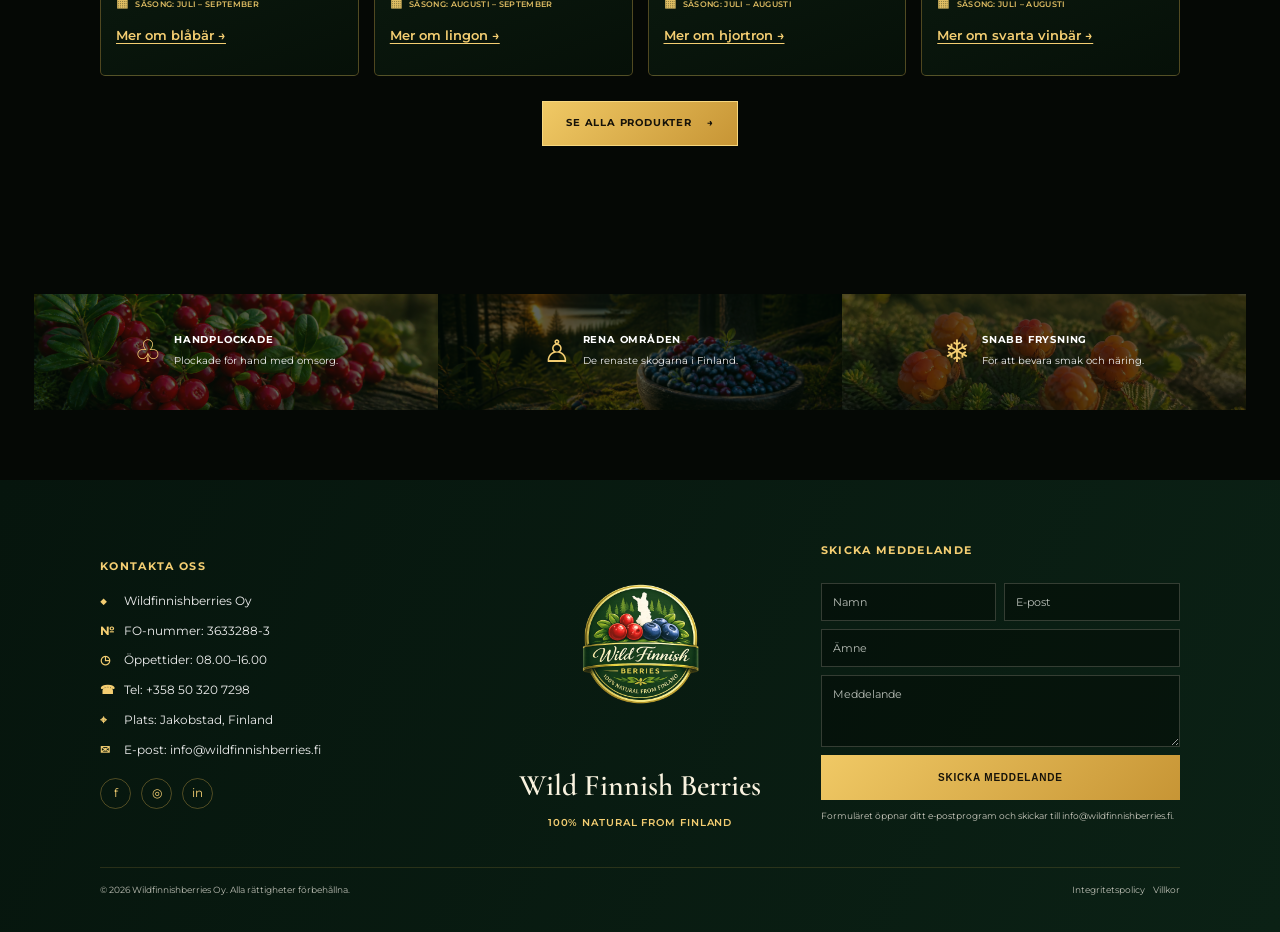
==== commit e696fdf3: "Add product details for all Finnish berries" ====
--- a/index.html
+++ b/index.html
@@ -120,6 +120,7 @@
               <h3>Blåbär</h3>
               <p>Söta och smakrika blåbär fyllda med antioxidanter och vitaminer.</p>
               <div class="season">Säsong: Juli – September</div>
+              <a class="product-detail-link" href="products.html#blabar">Mer om blåbär →</a>
             </div>
           </article>
           <article class="product"><img src="assets/lingonberries.png"
@@ -128,6 +129,7 @@
               <h3>Lingon</h3>
               <p>Syrliga och friska lingon. Perfekta för både mat och dryck.</p>
               <div class="season">Säsong: Augusti – September</div>
+              <a class="product-detail-link" href="products.html#lingon">Mer om lingon →</a>
             </div>
           </article>
           <article class="product"><img src="assets/cloudberries.png"
@@ -136,6 +138,7 @@
               <h3>Hjortron</h3>
               <p>Exklusiva och sällsynta hjortron med unik smak.</p>
               <div class="season">Säsong: Juli – Augusti</div>
+              <a class="product-detail-link" href="products.html#hjortron">Mer om hjortron →</a>
             </div>
           </article>
           <article class="product"><img src="assets/blackcurrants.png"
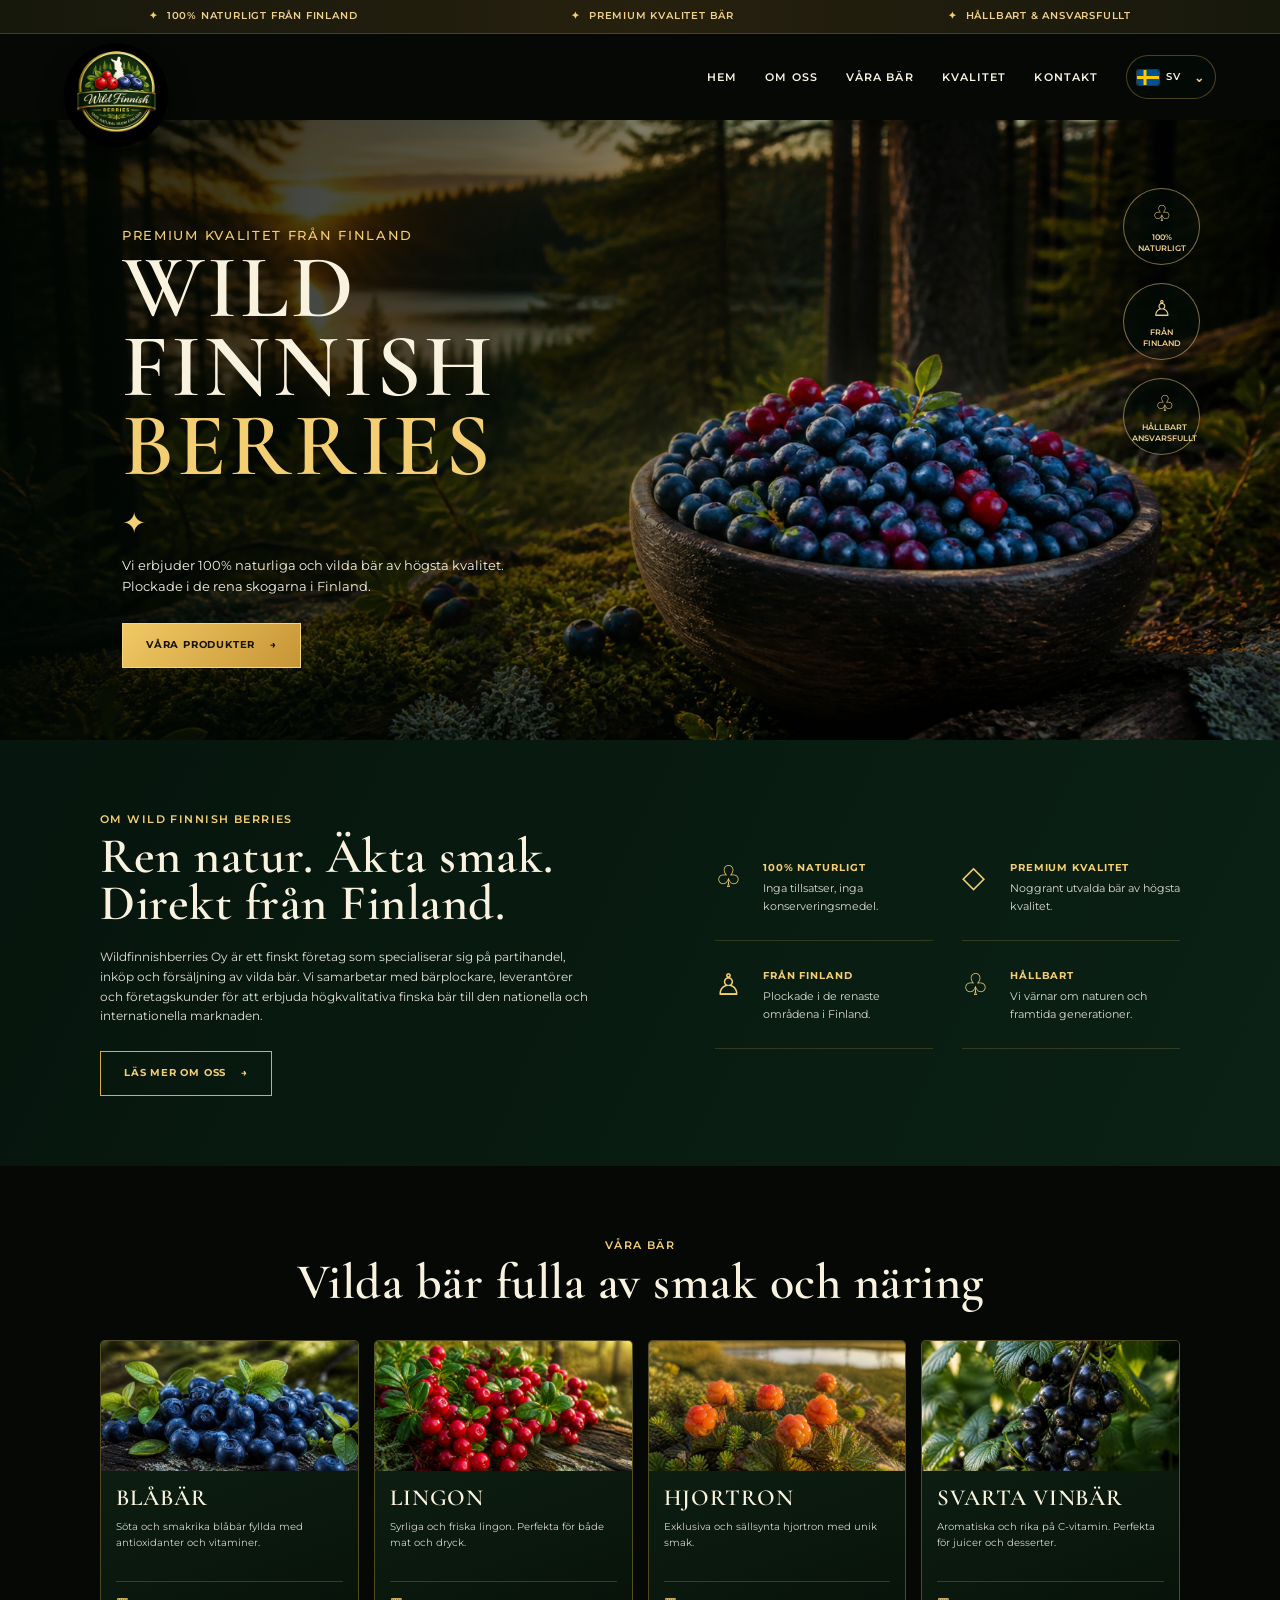
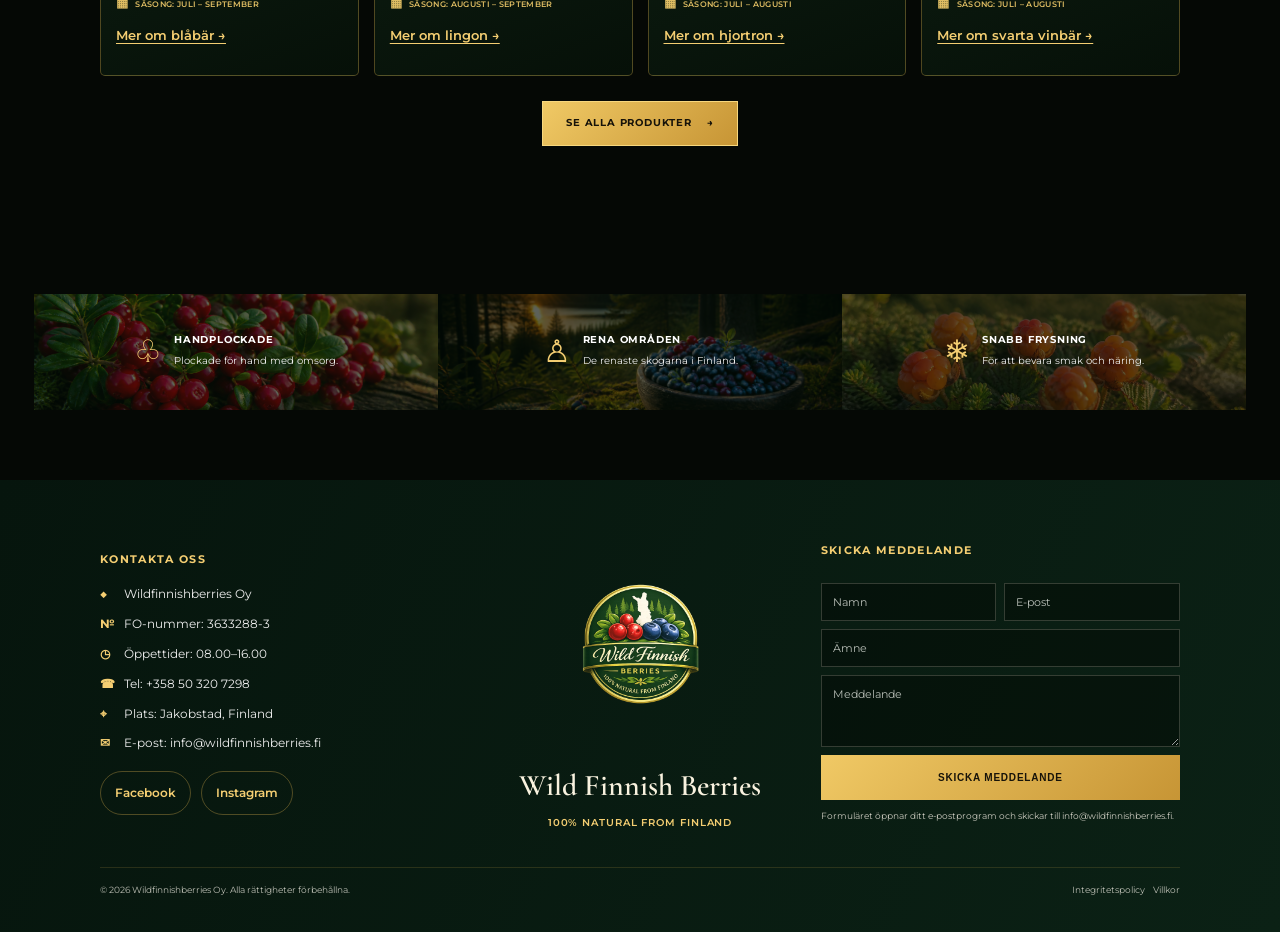
==== commit 51f3c53f: "Add Facebook and Instagram links to site footers" ====
--- a/index.html
+++ b/index.html
@@ -120,7 +120,7 @@
               <h3>Blåbär</h3>
               <p>Söta och smakrika blåbär fyllda med antioxidanter och vitaminer.</p>
               <div class="season">Säsong: Juli – September</div>
-              <a class="product-detail-link" href="products.html#blabar">Mer om blåbär →</a>
+              <a class="product-detail-link" href="blabar.html">Mer om blåbär →</a>
             </div>
           </article>
           <article class="product"><img src="assets/lingonberries.png"
@@ -129,7 +129,7 @@
               <h3>Lingon</h3>
               <p>Syrliga och friska lingon. Perfekta för både mat och dryck.</p>
               <div class="season">Säsong: Augusti – September</div>
-              <a class="product-detail-link" href="products.html#lingon">Mer om lingon →</a>
+              <a class="product-detail-link" href="lingon.html">Mer om lingon →</a>
             </div>
           </article>
           <article class="product"><img src="assets/cloudberries.png"
@@ -138,7 +138,7 @@
               <h3>Hjortron</h3>
               <p>Exklusiva och sällsynta hjortron med unik smak.</p>
               <div class="season">Säsong: Juli – Augusti</div>
-              <a class="product-detail-link" href="products.html#hjortron">Mer om hjortron →</a>
+              <a class="product-detail-link" href="hjortron.html">Mer om hjortron →</a>
             </div>
           </article>
           <article class="product"><img src="assets/blackcurrants.png"
@@ -147,7 +147,7 @@
               <h3>Svarta vinbär</h3>
               <p>Aromatiska och rika på C-vitamin. Perfekta för juicer och desserter.</p>
               <div class="season">Säsong: Juli – Augusti</div>
-              <a class="product-detail-link" href="products.html#svarta-vinbar">Mer om svarta vinbär →</a>
+              <a class="product-detail-link" href="svarta-vinbar.html">Mer om svarta vinbär →</a>
             </div>
           </article>
         </div><a class="gold-btn" href="products.html">Se alla produkter <span>→</span></a>
@@ -176,8 +176,11 @@
           <li class="contact-email"><b>✉</b><span class="contact-label">E-post:</span> <a
               href="mailto:info@wildfinnishberries.fi">info@wildfinnishberries.fi</a></li>
         </ul>
-        <div class="socials" aria-label="Sociala medier"><a href="#kontakt" aria-label="Facebook">f</a><a
-            href="#kontakt" aria-label="Instagram">◎</a><a href="#kontakt" aria-label="LinkedIn">in</a></div>
+        <nav class="socials" aria-label="Sociala medier">
+          <a href="https://www.facebook.com/share/1JC33Mpp2k/" target="_blank" rel="noopener noreferrer">Facebook</a>
+          <a href="https://www.instagram.com/wildfinnishberries?utm_source=qr&amp;knvt=aWM1djVlcWlmdWM4"
+            target="_blank" rel="noopener noreferrer">Instagram</a>
+        </nav>
       </div>
       <div class="footer-logo"><img src="assets/logo.jpeg" alt="Wild Finnish Berries" width="1024" height="1536" loading="lazy">
         <strong class="footer-brand-name">Wild Finnish Berries</strong>
--- a/assets/site.css
+++ b/assets/site.css
@@ -415,6 +415,7 @@
     }
 
     .product {
+      position: relative;
       overflow: hidden;
       border: 1px solid var(--line);
       border-radius: 5px;
@@ -574,19 +575,27 @@
 
     .socials {
       display: flex;
+      flex-wrap: wrap;
       gap: 10px;
-      margin-top: 18px
+      margin-top: 18px;
     }
 
     .socials a {
-      width: 31px;
-      height: 31px;
+      display: inline-flex;
+      align-items: center;
+      justify-content: center;
+      min-height: 44px;
+      padding-inline: 14px;
       border: 1px solid var(--line);
-      border-radius: 50%;
-      display: grid;
-      place-items: center;
+      border-radius: 22px;
       color: var(--gold-light);
-      font-size: 12px
+      font-size: 12px;
+      font-weight: 600;
+    }
+
+    .socials a:hover {
+      border-color: var(--gold-light);
+      background: var(--forest-2);
     }
 
     .footer-logo {
@@ -1005,7 +1014,12 @@
     .catalogue-grid .product h3 { font-size: 32px; }
     .catalogue-grid .product p { font-size: 14px; min-height: 0; }
     .catalogue-grid .season { font-size: 10px; margin-top: auto; }
-    .catalogue-grid .product .outline-btn { align-self: start; margin-top: 20px; }
+    .catalogue-grid .product .outline-btn {
+      position: relative;
+      z-index: 1;
+      align-self: start;
+      margin-top: 20px;
+    }
     .product-use { color: var(--muted); font-size: 13px; margin: 0 0 22px; }
     .product-use dt { color: var(--gold-light); font-weight: 600; margin-bottom: 5px; }
     .product-use dd { margin: 0; }
@@ -1022,19 +1036,69 @@
       text-underline-offset: .2em;
     }
 
+    .product .product-detail-link::after {
+      content: '';
+      position: absolute;
+      inset: 0;
+    }
+
     .catalogue-grid .product-detail-link { margin: -12px 0 8px; }
 
+    .berry-hero {
+      padding-block: clamp(36px, 6vw, 74px);
+      background: linear-gradient(125deg, var(--forest), var(--ink));
+    }
+
+    .berry-hero .back-link { margin-bottom: 18px; }
+    .berry-hero-grid {
+      display: grid;
+      grid-template-columns: minmax(0, 1.2fr) minmax(0, 1fr);
+      align-items: center;
+      gap: clamp(24px, 5vw, 64px);
+    }
+
+    .berry-hero-image {
+      width: 100%;
+      height: auto;
+      aspect-ratio: 4 / 3;
+      object-fit: cover;
+      border: 1px solid var(--line);
+      border-radius: 5px;
+    }
+
+    .berry-hero .detail-title {
+      font-size: clamp(40px, 5.4vw, 68px);
+      margin-bottom: 12px;
+      overflow-wrap: anywhere;
+    }
+
+    .berry-tagline {
+      margin: 0 0 20px;
+      color: var(--muted);
+      font-size: clamp(14px, 1.7vw, 18px);
+    }
+
+    .berry-hero .season { margin: 0 0 18px; font-size: 11px; }
+    .berry-actions {
+      display: flex;
+      flex-wrap: wrap;
+      align-items: center;
+      gap: 8px 20px;
+    }
+
+    .berry-actions .gold-btn { font-size: 11px; min-height: 48px; }
+    .berry-actions .product-detail-link { align-self: center; }
+    .berry-quote-note { margin: 12px 0 0; color: var(--muted); font-size: 12px; }
+    .berry-information { scroll-margin-top: 16px; }
+    [data-page="berry"] ~ .contact .contact-form { scroll-margin-top: 20px; }
+
     .berry-details {
-      margin-top: 40px;
       padding: clamp(16px, 4vw, 40px);
       border: 1px solid var(--line);
       border-radius: 5px;
       background: var(--forest);
-      scroll-margin-top: 20px;
       overflow-wrap: anywhere;
     }
-
-    .berry-details .h2 { line-height: 1.08; margin-bottom: 28px; }
 
     .berry-details-grid {
       display: grid;
@@ -1048,7 +1112,7 @@
     .berry-description { grid-area: description; }
     .berry-nutrition { grid-area: nutrition; }
     .berry-facts { grid-area: facts; }
-    .berry-details h3, .berry-nutrition caption {
+    .berry-details h2, .berry-nutrition caption {
       color: var(--cream);
       font: 600 25px/1.15 'Cormorant Garamond', Georgia, serif;
       margin: 0 0 12px;
@@ -1058,7 +1122,7 @@
     .berry-description p:last-child, .berry-facts p:last-child { margin-bottom: 0; }
     .berry-details ul { padding-inline-start: 20px; }
     .berry-details li + li { margin-top: 4px; }
-    .berry-facts h3:not(:first-child) { margin-top: 24px; }
+    .berry-facts h2:not(:first-child) { margin-top: 24px; }
 
     .berry-facts dl > div {
       display: grid;
@@ -1095,6 +1159,14 @@
       .product p { font-size: 12px; }
       .detail-title { font-size: clamp(40px, 8vw, 62px); }
     }
+    @media (max-width: 700px) {
+      .berry-hero { padding-block: 28px 34px; }
+      .berry-hero .back-link { margin-bottom: 12px; }
+      .berry-hero-grid { grid-template-columns: minmax(0, 1fr); gap: 20px; }
+      .berry-hero-image { aspect-ratio: 16 / 10; height: auto; }
+      .berry-hero .detail-title { font-size: clamp(35px, 8vw, 50px); }
+    }
+
     @media (max-width: 600px) {
       .detail-heading { padding-top: 40px; }
       .catalogue-grid, .business-facts { grid-template-columns: 1fr; }
@@ -1103,7 +1175,6 @@
         grid-template-areas: "description" "nutrition" "facts";
         grid-template-rows: auto;
       }
-      .berry-details .h2 { font-size: clamp(28px, 7vw, 38px); }
       .berry-nutrition th, .berry-nutrition td { padding-inline: 8px; }
       .catalogue-grid .product-info { padding: 22px; }
       .quality-grid { grid-template-columns: 1fr; }
